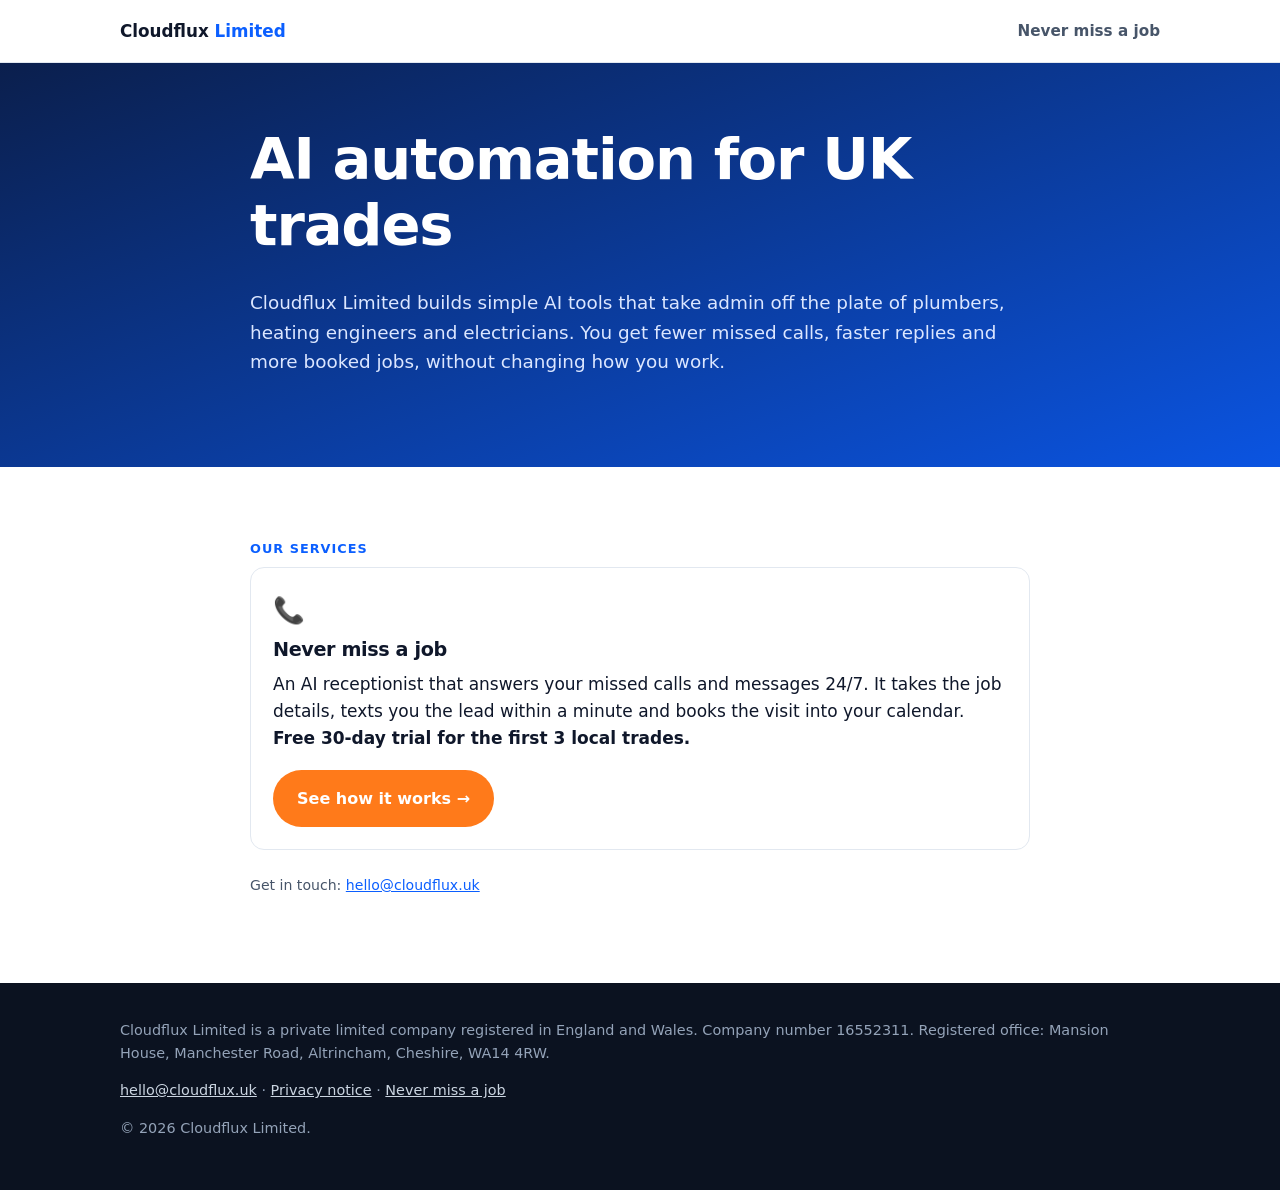
==== index.html @ 1d2ae63f "Publish the Cloudflux static site for GitHub Pages. Add the site files unchanged, plus CNAME for clo" ====
<!doctype html>
<html lang="en-GB">
<head>
<meta charset="utf-8"><meta name="viewport" content="width=device-width,initial-scale=1">
<title>Cloudflux Limited — AI automation for UK trades</title>
<meta name="description" content="Cloudflux Limited builds AI automation for UK tradespeople, starting with an AI receptionist that answers missed calls and books jobs.">
<link rel="stylesheet" href="/styles.css">
</head>
<body>
<!-- TODO: confirm hello@cloudflux.uk and privacy@cloudflux.uk mailboxes exist -->
<header class="top"><div class="wrap"><a class="logo" href="/">Cloudflux <span>Limited</span></a><nav><a href="/never-miss-a-job/">Never miss a job</a></nav></div></header>
<main>
<section class="hero"><div class="wrap" style="max-width:820px">
  <h1>AI automation for UK trades</h1>
  <p class="lead">Cloudflux Limited builds simple AI tools that take admin off the plate of plumbers, heating engineers and electricians. You get fewer missed calls, faster replies and more booked jobs, without changing how you work.</p>
</div></section>
<section><div class="wrap" style="max-width:820px">
  <p class="kicker">Our services</p>
  <a class="card" href="/never-miss-a-job/" style="display:block;text-decoration:none;color:inherit">
    <div class="ic">📞</div>
    <h3>Never miss a job</h3>
    <p>An AI receptionist that answers your missed calls and messages 24/7. It takes the job details, texts you the lead within a minute and books the visit into your calendar. <strong>Free 30-day trial for the first 3 local trades.</strong></p>
    <span class="btn btn-primary">See how it works →</span>
  </a>
  <p class="small" style="margin-top:24px">Get in touch: <a href="mailto:hello@cloudflux.uk">hello@cloudflux.uk</a></p>
</div></section>
</main>
<footer><div class="wrap">
  <p>Cloudflux Limited is a private limited company registered in England and Wales. Company number 16552311. Registered office: Mansion House, Manchester Road, Altrincham, Cheshire, WA14 4RW.</p>
  <p><a href="mailto:hello@cloudflux.uk">hello@cloudflux.uk</a> · <a href="/privacy.html">Privacy notice</a> · <a href="/never-miss-a-job/">Never miss a job</a></p>
  <p>© 2026 Cloudflux Limited.</p>
</div></footer>
</body></html>
---- styles.css ----
:root{--ink:#0f172a;--muted:#475569;--bg:#ffffff;--soft:#f1f5f9;--brand:#0b5fff;--brand-d:#0846c2;--accent:#ff7a1a;--ok:#16a34a;--line:#e2e8f0;--r:14px}
*{box-sizing:border-box}html{scroll-behavior:smooth}
body{margin:0;font-family:system-ui,-apple-system,"Segoe UI",Roboto,Helvetica,Arial,sans-serif;color:var(--ink);background:var(--bg);line-height:1.6;font-size:17px;-webkit-font-smoothing:antialiased}
img{max-width:100%}a{color:var(--brand)}
.wrap{max-width:1080px;margin:0 auto;padding:0 20px}
h1,h2,h3{line-height:1.15;margin:0 0 .5em;letter-spacing:-.02em}
h1{font-size:clamp(2.1rem,6vw,3.6rem)}h2{font-size:clamp(1.6rem,4vw,2.4rem)}h3{font-size:1.2rem}
p{margin:0 0 1em}.lead{font-size:1.15rem;color:var(--muted)}
.btn{display:inline-block;padding:14px 22px;border-radius:999px;font-weight:700;text-decoration:none;border:2px solid transparent;transition:.15s;cursor:pointer;font-size:1rem}
.btn-primary{background:var(--accent);color:#fff}.btn-primary:hover{background:#e8650a}
.btn-ghost{border-color:currentColor;color:var(--ink)}.btn-ghost:hover{background:var(--soft)}
header.top{position:sticky;top:0;z-index:10;background:rgba(255,255,255,.92);backdrop-filter:blur(8px);border-bottom:1px solid var(--line)}
header.top .wrap{display:flex;align-items:center;justify-content:space-between;height:62px}
.logo{font-weight:800;text-decoration:none;color:var(--ink);font-size:1.05rem}.logo span{color:var(--brand)}
nav a{margin-left:18px;text-decoration:none;color:var(--muted);font-weight:600;font-size:.95rem}
nav .hide-sm{display:none}@media(min-width:760px){nav .hide-sm{display:inline}}
.hero{background:linear-gradient(160deg,#0b1f4d 0%,#0b5fff 120%);color:#fff;padding:64px 0 72px}
.hero .lead{color:#dbe6ff}.hero .btn-ghost{color:#fff}.hero .btn-ghost:hover{background:rgba(255,255,255,.1)}
.badge{display:inline-block;background:rgba(255,255,255,.14);border:1px solid rgba(255,255,255,.3);padding:6px 12px;border-radius:999px;font-size:.85rem;font-weight:600;margin-bottom:18px}
.cta-row{display:flex;flex-wrap:wrap;gap:12px;margin:24px 0 12px}
.small{font-size:.88rem;color:var(--muted)}.hero .small{color:#b9cbff}
.hero-grid{display:grid;gap:36px;align-items:center}@media(min-width:900px){.hero-grid{grid-template-columns:1.15fr .85fr}}
.phone{background:#fff;color:var(--ink);border-radius:22px;padding:18px;box-shadow:0 20px 50px rgba(0,0,0,.3);max-width:380px;margin:0 auto;width:100%}
.phone .hd{font-size:.8rem;color:var(--muted);text-align:center;margin-bottom:10px}
.msg{padding:10px 13px;border-radius:14px;margin:8px 0;font-size:.92rem;max-width:88%}
.msg.ai{background:var(--soft)}.msg.me{background:var(--brand);color:#fff;margin-left:auto}
.msg.sum{background:#ecfdf3;border:1px solid #bbf7d0;max-width:100%;font-size:.85rem}
section{padding:72px 0}section.alt{background:var(--soft)}
.kicker{color:var(--brand);font-weight:800;text-transform:uppercase;font-size:.8rem;letter-spacing:.08em;margin-bottom:8px}
.grid{display:grid;gap:18px}@media(min-width:760px){.g3{grid-template-columns:repeat(3,1fr)}.g2{grid-template-columns:repeat(2,1fr)}}
.card{background:#fff;border:1px solid var(--line);border-radius:var(--r);padding:22px}
.card .ic{font-size:1.6rem;margin-bottom:8px}
.step{position:relative;padding-top:52px}.step .n{position:absolute;top:18px;left:22px;width:30px;height:30px;border-radius:50%;background:var(--brand);color:#fff;font-weight:800;display:grid;place-items:center}
ul.ticks{list-style:none;padding:0;margin:0}ul.ticks li{padding-left:28px;position:relative;margin:8px 0}
ul.ticks li:before{content:"✓";position:absolute;left:0;color:var(--ok);font-weight:900}
.alert{border-left:5px solid #dc2626;background:#fef2f2;padding:16px 18px;border-radius:10px}
.price{display:flex;flex-direction:column}.price.feat{border:2px solid var(--brand);box-shadow:0 12px 30px rgba(11,95,255,.15)}
.price .tag{align-self:flex-start;background:var(--brand);color:#fff;font-size:.75rem;font-weight:800;padding:4px 10px;border-radius:999px;margin-bottom:10px}
.amt{font-size:2.2rem;font-weight:800;letter-spacing:-.03em}.amt small{font-size:1rem;color:var(--muted);font-weight:600}
.setup{color:var(--muted);margin-bottom:14px}.price ul{flex:1}.price .btn{text-align:center;margin-top:16px}
.trial{background:#fff7ed;border:2px dashed var(--accent);border-radius:20px;padding:30px}
details{background:#fff;border:1px solid var(--line);border-radius:12px;padding:16px 18px;margin:10px 0}
summary{font-weight:700;cursor:pointer}details p{margin:.7em 0 0;color:var(--muted)}
form{display:grid;gap:14px}label{font-weight:600;font-size:.95rem}
input,select{width:100%;padding:13px;border:1px solid #cbd5e1;border-radius:10px;font:inherit;margin-top:4px;background:#fff}
input:focus,select:focus{outline:3px solid #bfd3ff;border-color:var(--brand)}
.check{display:flex;gap:10px;align-items:flex-start;font-weight:400}.check input{width:auto;margin-top:5px}
footer{background:#0b1220;color:#94a3b8;padding:36px 0;font-size:.9rem}footer a{color:#cbd5e1}
.todo{background:#fde68a;color:#78350f;padding:1px 6px;border-radius:4px;font-weight:700}
.legal h2{font-size:1.4rem;margin-top:1.6em}.legal table{border-collapse:collapse;width:100%;font-size:.92rem}
.legal th,.legal td{border:1px solid var(--line);padding:8px;text-align:left;vertical-align:top}
.banner{background:#fde68a;color:#78350f;padding:12px 16px;border-radius:10px;font-weight:600}
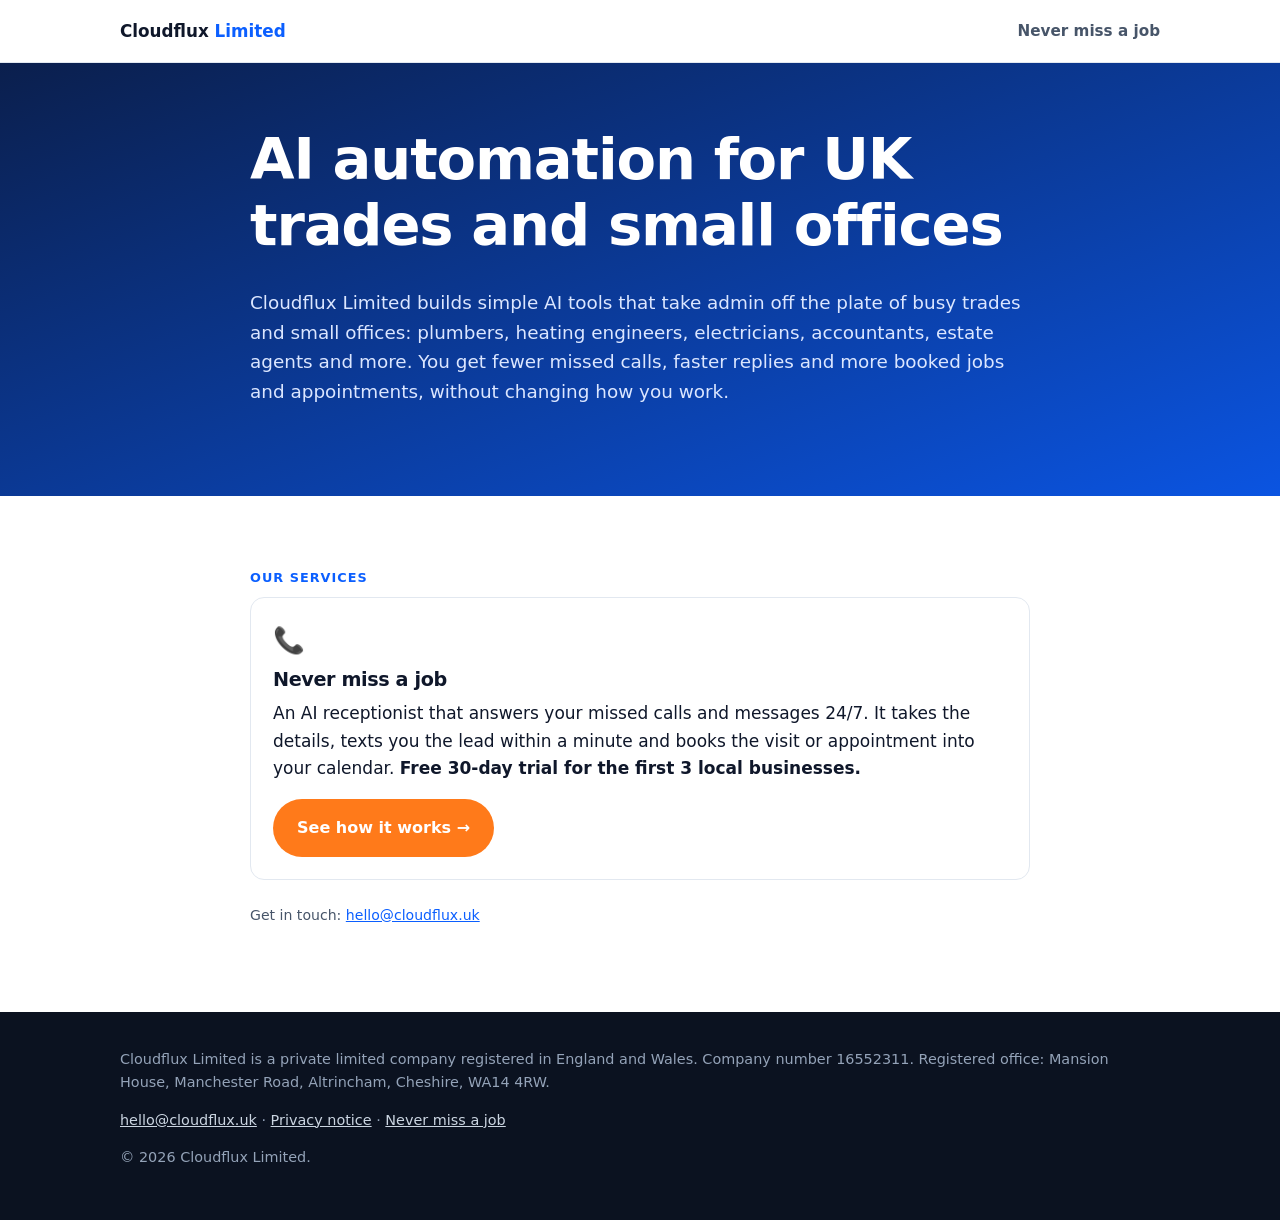
==== commit 48af4335: "Update the home page for trades and small offices. Mention small offices in the intro, heading, and " ====
--- a/index.html
+++ b/index.html
@@ -2,8 +2,8 @@
 <html lang="en-GB">
 <head>
 <meta charset="utf-8"><meta name="viewport" content="width=device-width,initial-scale=1">
-<title>Cloudflux Limited — AI automation for UK trades</title>
-<meta name="description" content="Cloudflux Limited builds AI automation for UK tradespeople, starting with an AI receptionist that answers missed calls and books jobs.">
+<title>Cloudflux Limited — AI automation for UK trades and small offices</title>
+<meta name="description" content="Cloudflux Limited builds AI automation for UK trades and small offices, starting with an AI receptionist that answers missed calls and books jobs and appointments.">
 <link rel="stylesheet" href="/styles.css">
 </head>
 <body>
@@ -11,15 +11,15 @@
 <header class="top"><div class="wrap"><a class="logo" href="/">Cloudflux <span>Limited</span></a><nav><a href="/never-miss-a-job/">Never miss a job</a></nav></div></header>
 <main>
 <section class="hero"><div class="wrap" style="max-width:820px">
-  <h1>AI automation for UK trades</h1>
-  <p class="lead">Cloudflux Limited builds simple AI tools that take admin off the plate of plumbers, heating engineers and electricians. You get fewer missed calls, faster replies and more booked jobs, without changing how you work.</p>
+  <h1>AI automation for UK trades and small offices</h1>
+  <p class="lead">Cloudflux Limited builds simple AI tools that take admin off the plate of busy trades and small offices: plumbers, heating engineers, electricians, accountants, estate agents and more. You get fewer missed calls, faster replies and more booked jobs and appointments, without changing how you work.</p>
 </div></section>
 <section><div class="wrap" style="max-width:820px">
   <p class="kicker">Our services</p>
   <a class="card" href="/never-miss-a-job/" style="display:block;text-decoration:none;color:inherit">
     <div class="ic">📞</div>
     <h3>Never miss a job</h3>
-    <p>An AI receptionist that answers your missed calls and messages 24/7. It takes the job details, texts you the lead within a minute and books the visit into your calendar. <strong>Free 30-day trial for the first 3 local trades.</strong></p>
+    <p>An AI receptionist that answers your missed calls and messages 24/7. It takes the details, texts you the lead within a minute and books the visit or appointment into your calendar. <strong>Free 30-day trial for the first 3 local businesses.</strong></p>
     <span class="btn btn-primary">See how it works →</span>
   </a>
   <p class="small" style="margin-top:24px">Get in touch: <a href="mailto:hello@cloudflux.uk">hello@cloudflux.uk</a></p>
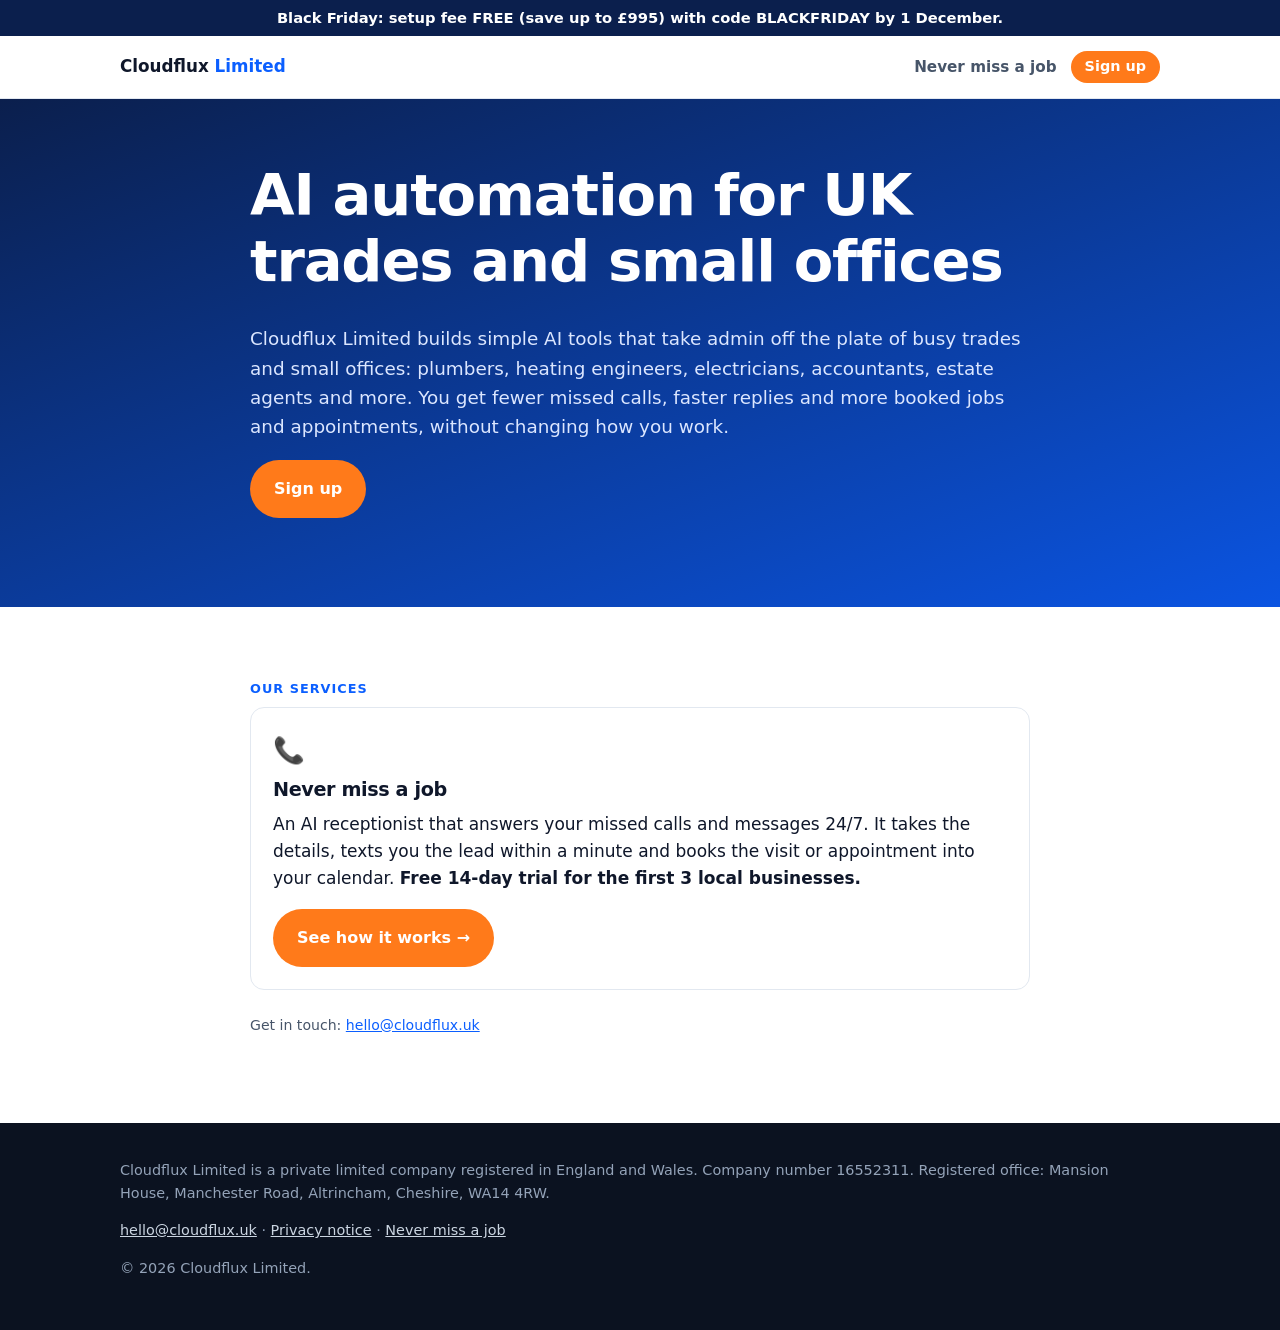
==== commit cb292377: "Make the 14-day trial and sign-up easy to find. Add a sticky sign-up button, Black Friday setup-fee " ====
--- a/index.html
+++ b/index.html
@@ -8,18 +8,21 @@
 </head>
 <body>
 <!-- TODO: confirm hello@cloudflux.uk and privacy@cloudflux.uk mailboxes exist -->
-<header class="top"><div class="wrap"><a class="logo" href="/">Cloudflux <span>Limited</span></a><nav><a href="/never-miss-a-job/">Never miss a job</a></nav></div></header>
+<!-- Black Friday banner: delete this element after 1 Dec 2026 -->
+<a class="bf-banner" href="/never-miss-a-job/signup/?promo=BLACKFRIDAY">Black Friday: setup fee FREE (save up to £995) with code BLACKFRIDAY by 1 December.</a>
+<header class="top"><div class="wrap"><a class="logo" href="/">Cloudflux <span>Limited</span></a><nav><a class="hide-sm" href="/never-miss-a-job/">Never miss a job</a><a class="nav-cta" href="/never-miss-a-job/signup/">Sign up</a></nav></div></header>
 <main>
 <section class="hero"><div class="wrap" style="max-width:820px">
   <h1>AI automation for UK trades and small offices</h1>
   <p class="lead">Cloudflux Limited builds simple AI tools that take admin off the plate of busy trades and small offices: plumbers, heating engineers, electricians, accountants, estate agents and more. You get fewer missed calls, faster replies and more booked jobs and appointments, without changing how you work.</p>
+  <p><a class="btn btn-primary" href="/never-miss-a-job/signup/">Sign up</a></p>
 </div></section>
 <section><div class="wrap" style="max-width:820px">
   <p class="kicker">Our services</p>
   <a class="card" href="/never-miss-a-job/" style="display:block;text-decoration:none;color:inherit">
     <div class="ic">📞</div>
     <h3>Never miss a job</h3>
-    <p>An AI receptionist that answers your missed calls and messages 24/7. It takes the details, texts you the lead within a minute and books the visit or appointment into your calendar. <strong>Free 30-day trial for the first 3 local businesses.</strong></p>
+    <p>An AI receptionist that answers your missed calls and messages 24/7. It takes the details, texts you the lead within a minute and books the visit or appointment into your calendar. <strong>Free 14-day trial for the first 3 local businesses.</strong></p>
     <span class="btn btn-primary">See how it works →</span>
   </a>
   <p class="small" style="margin-top:24px">Get in touch: <a href="mailto:hello@cloudflux.uk">hello@cloudflux.uk</a></p>
--- a/styles.css
+++ b/styles.css
@@ -13,7 +13,12 @@
 header.top .wrap{display:flex;align-items:center;justify-content:space-between;height:62px}
 .logo{font-weight:800;text-decoration:none;color:var(--ink);font-size:1.05rem}.logo span{color:var(--brand)}
 nav a{margin-left:18px;text-decoration:none;color:var(--muted);font-weight:600;font-size:.95rem}
+nav a.nav-cta{display:inline-block;margin-left:14px;padding:7px 14px;border-radius:999px;background:var(--accent);color:#fff;font-size:.9rem;line-height:1.2;vertical-align:middle}
+nav a.nav-cta:hover{background:#e8650a;color:#fff}
 nav .hide-sm{display:none}@media(min-width:760px){nav .hide-sm{display:inline}}
+/* Black Friday banner: delete .bf-banner with the banner element after 1 Dec 2026 */
+.bf-banner{display:block;background:#0b1f4d;color:#fff;text-align:center;text-decoration:none;font-weight:700;font-size:.92rem;line-height:1.35;padding:8px 16px}
+.bf-banner:hover{background:#12306e}
 .hero{background:linear-gradient(160deg,#0b1f4d 0%,#0b5fff 120%);color:#fff;padding:64px 0 72px}
 .hero .lead{color:#dbe6ff}.hero .btn-ghost{color:#fff}.hero .btn-ghost:hover{background:rgba(255,255,255,.1)}
 .badge{display:inline-block;background:rgba(255,255,255,.14);border:1px solid rgba(255,255,255,.3);padding:6px 12px;border-radius:999px;font-size:.85rem;font-weight:600;margin-bottom:18px}
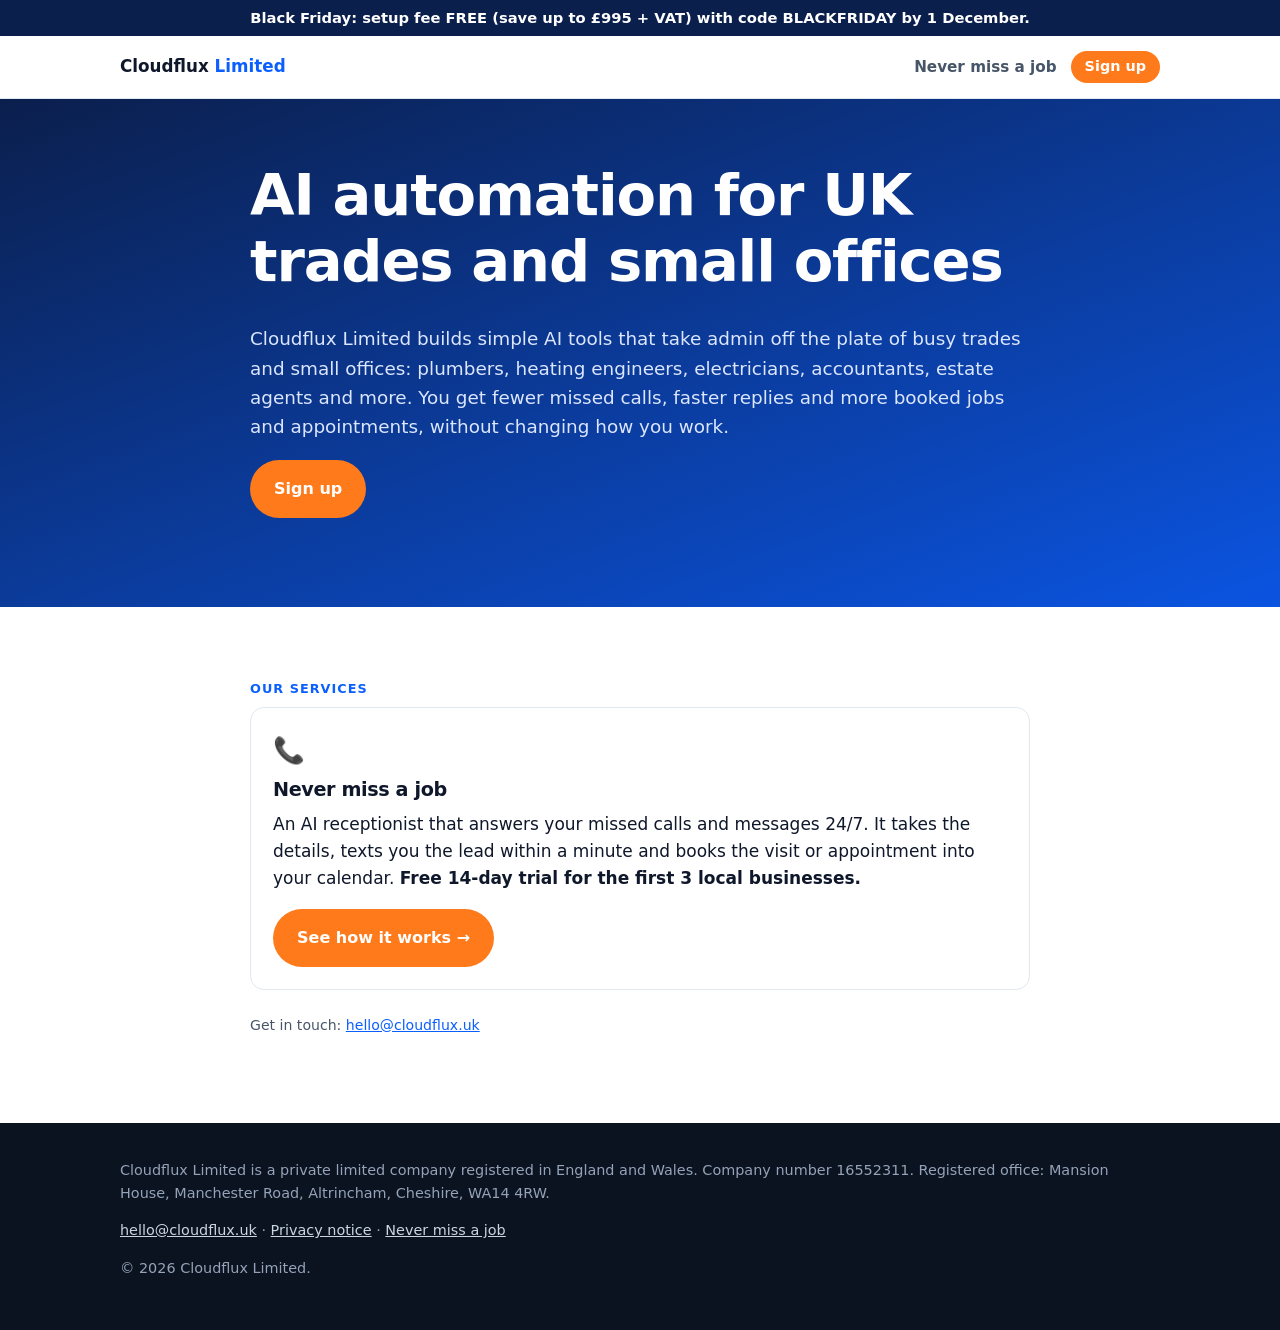
==== commit f3e4044d: "Show prices ex-VAT and send sign-up on to Stripe. Mark monthly and setup prices as plus VAT, take ca" ====
--- a/index.html
+++ b/index.html
@@ -9,7 +9,7 @@
 <body>
 <!-- TODO: confirm hello@cloudflux.uk and privacy@cloudflux.uk mailboxes exist -->
 <!-- Black Friday banner: delete this element after 1 Dec 2026 -->
-<a class="bf-banner" href="/never-miss-a-job/signup/?promo=BLACKFRIDAY">Black Friday: setup fee FREE (save up to £995) with code BLACKFRIDAY by 1 December.</a>
+<a class="bf-banner" href="/never-miss-a-job/signup/?promo=BLACKFRIDAY">Black Friday: setup fee FREE (save up to £995 + VAT) with code BLACKFRIDAY by 1 December.</a>
 <header class="top"><div class="wrap"><a class="logo" href="/">Cloudflux <span>Limited</span></a><nav><a class="hide-sm" href="/never-miss-a-job/">Never miss a job</a><a class="nav-cta" href="/never-miss-a-job/signup/">Sign up</a></nav></div></header>
 <main>
 <section class="hero"><div class="wrap" style="max-width:820px">
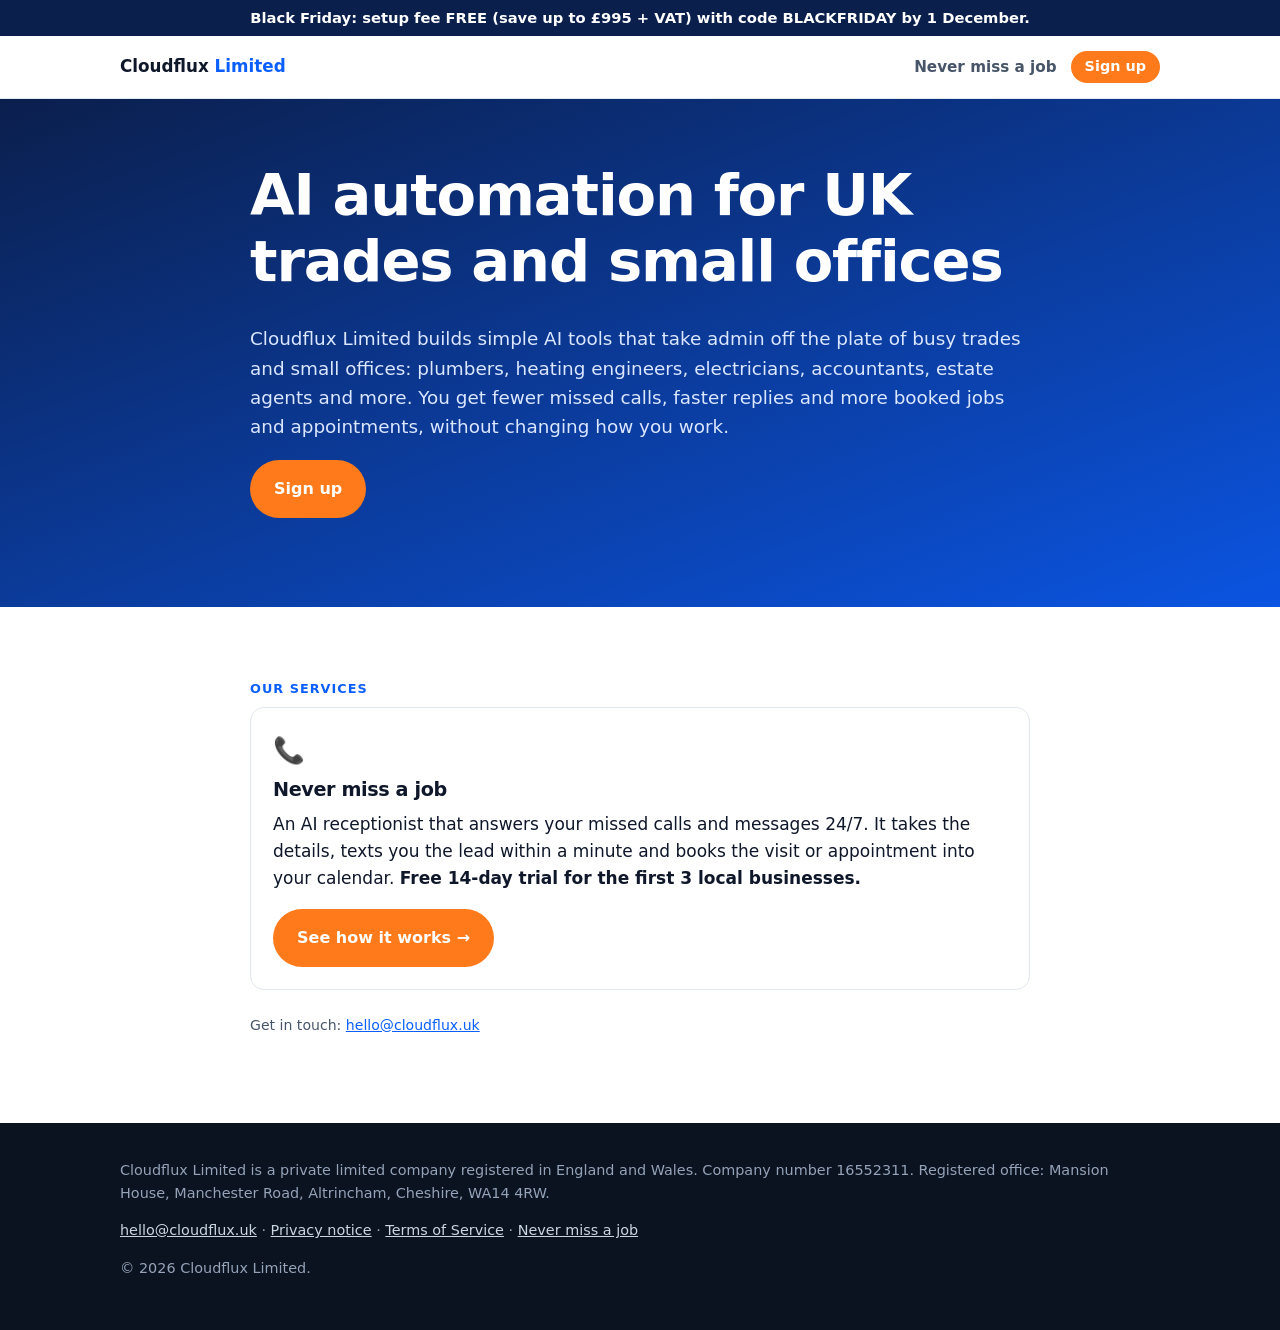
==== commit 37855602: "Add Terms of Service and link them from the site. Publish plain-English business terms for Never mis" ====
--- a/index.html
+++ b/index.html
@@ -10,12 +10,12 @@
 <!-- TODO: confirm hello@cloudflux.uk and privacy@cloudflux.uk mailboxes exist -->
 <!-- Black Friday banner: delete this element after 1 Dec 2026 -->
 <a class="bf-banner" href="/never-miss-a-job/signup/?promo=BLACKFRIDAY">Black Friday: setup fee FREE (save up to £995 + VAT) with code BLACKFRIDAY by 1 December.</a>
-<header class="top"><div class="wrap"><a class="logo" href="/">Cloudflux <span>Limited</span></a><nav><a class="hide-sm" href="/never-miss-a-job/">Never miss a job</a><a class="nav-cta" href="/never-miss-a-job/signup/">Sign up</a></nav></div></header>
+<header class="top"><div class="wrap"><a class="logo" href="/">Cloudflux <span>Limited</span></a><nav><a class="hide-sm" href="/never-miss-a-job/">Never miss a job</a><a class="nav-cta" href="/never-miss-a-job/signup/?promo=BLACKFRIDAY">Sign up</a></nav></div></header>
 <main>
 <section class="hero"><div class="wrap" style="max-width:820px">
   <h1>AI automation for UK trades and small offices</h1>
   <p class="lead">Cloudflux Limited builds simple AI tools that take admin off the plate of busy trades and small offices: plumbers, heating engineers, electricians, accountants, estate agents and more. You get fewer missed calls, faster replies and more booked jobs and appointments, without changing how you work.</p>
-  <p><a class="btn btn-primary" href="/never-miss-a-job/signup/">Sign up</a></p>
+  <p><a class="btn btn-primary" href="/never-miss-a-job/signup/?promo=BLACKFRIDAY">Sign up</a></p>
 </div></section>
 <section><div class="wrap" style="max-width:820px">
   <p class="kicker">Our services</p>
@@ -30,7 +30,7 @@
 </main>
 <footer><div class="wrap">
   <p>Cloudflux Limited is a private limited company registered in England and Wales. Company number 16552311. Registered office: Mansion House, Manchester Road, Altrincham, Cheshire, WA14 4RW.</p>
-  <p><a href="mailto:hello@cloudflux.uk">hello@cloudflux.uk</a> · <a href="/privacy.html">Privacy notice</a> · <a href="/never-miss-a-job/">Never miss a job</a></p>
+  <p><a href="mailto:hello@cloudflux.uk">hello@cloudflux.uk</a> · <a href="/privacy.html">Privacy notice</a> · <a href="/terms.html">Terms of Service</a> · <a href="/never-miss-a-job/">Never miss a job</a></p>
   <p>© 2026 Cloudflux Limited.</p>
 </div></footer>
 </body></html>
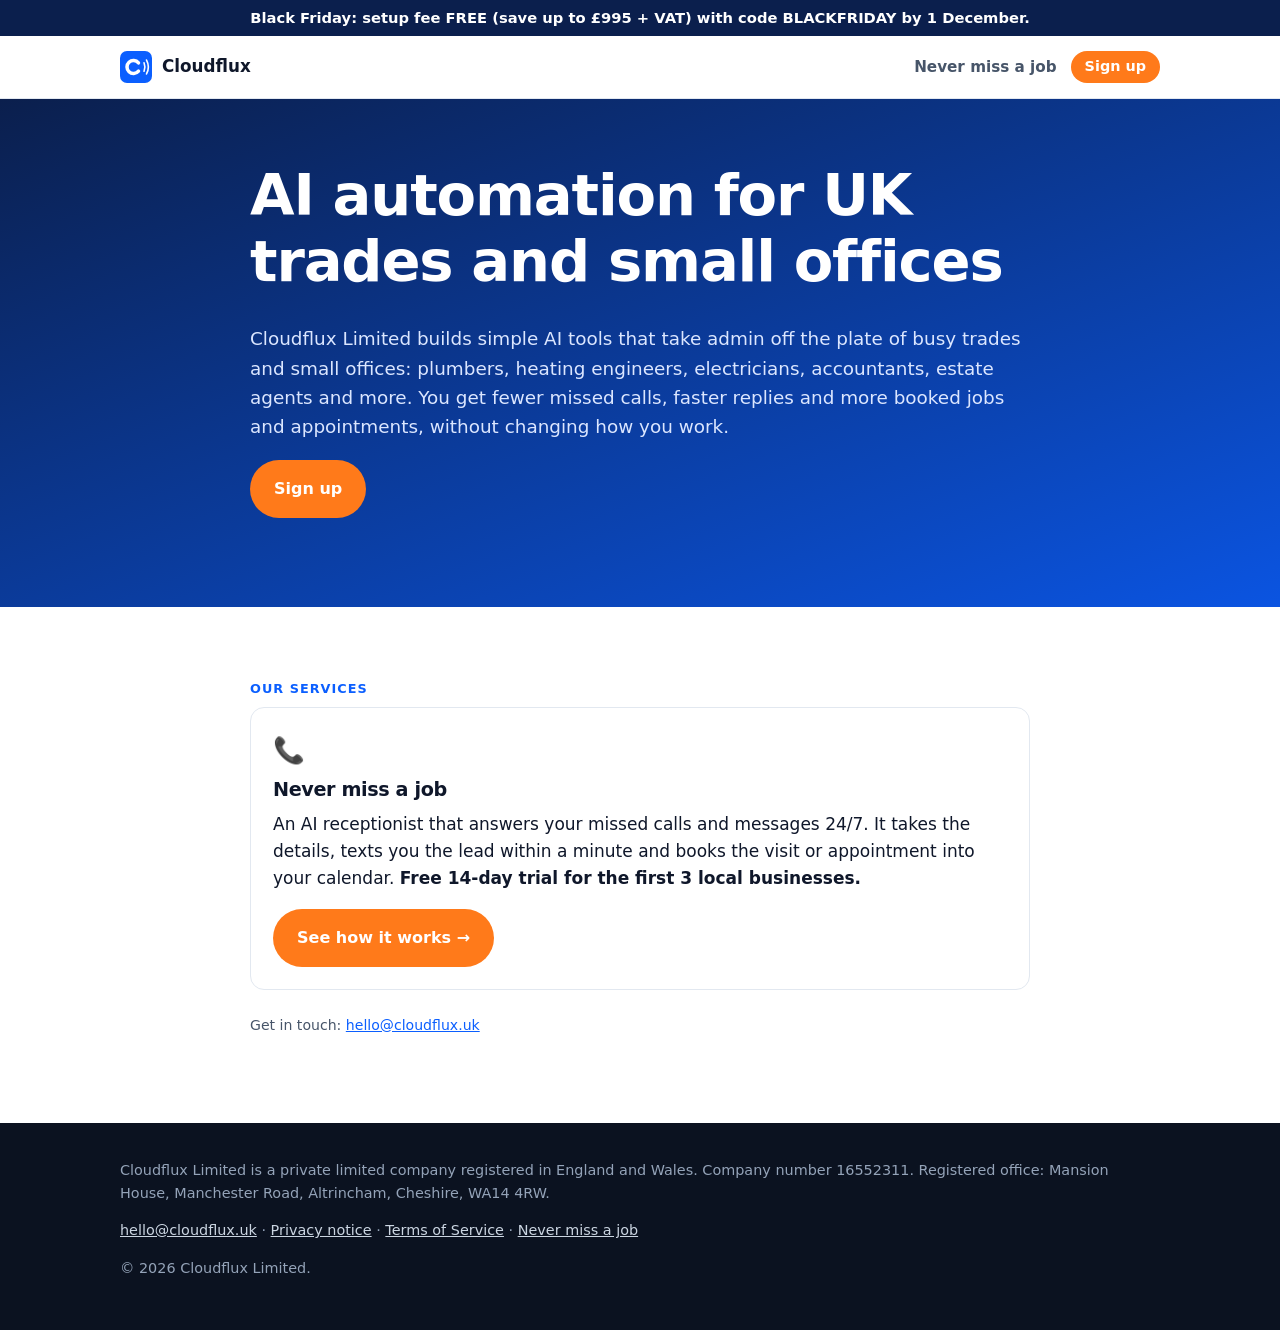
==== commit 4d0481aa: "Add the Cloudflux icon to headers and link previews. Use the mark as the favicon and beside the head" ====
--- a/index.html
+++ b/index.html
@@ -4,13 +4,20 @@
 <meta charset="utf-8"><meta name="viewport" content="width=device-width,initial-scale=1">
 <title>Cloudflux Limited — AI automation for UK trades and small offices</title>
 <meta name="description" content="Cloudflux Limited builds AI automation for UK trades and small offices, starting with an AI receptionist that answers missed calls and books jobs and appointments.">
+<meta property="og:title" content="Cloudflux Limited — AI automation for UK trades and small offices">
+<meta property="og:description" content="Cloudflux Limited builds AI automation for UK trades and small offices, starting with an AI receptionist that answers missed calls and books jobs and appointments.">
+<meta property="og:url" content="https://cloudflux.uk/">
+<meta property="og:image" content="https://cloudflux.uk/assets/og-card.png">
+<meta name="twitter:card" content="summary_large_image">
+<link rel="icon" type="image/svg+xml" href="/assets/icon.svg">
+<link rel="apple-touch-icon" href="/assets/apple-touch-icon.png">
 <link rel="stylesheet" href="/styles.css">
 </head>
 <body>
 <!-- TODO: confirm hello@cloudflux.uk and privacy@cloudflux.uk mailboxes exist -->
 <!-- Black Friday banner: delete this element after 1 Dec 2026 -->
 <a class="bf-banner" href="/never-miss-a-job/signup/?promo=BLACKFRIDAY">Black Friday: setup fee FREE (save up to £995 + VAT) with code BLACKFRIDAY by 1 December.</a>
-<header class="top"><div class="wrap"><a class="logo" href="/">Cloudflux <span>Limited</span></a><nav><a class="hide-sm" href="/never-miss-a-job/">Never miss a job</a><a class="nav-cta" href="/never-miss-a-job/signup/?promo=BLACKFRIDAY">Sign up</a></nav></div></header>
+<header class="top"><div class="wrap"><a class="logo" href="/"><img src="/assets/icon.svg" alt="" width="32" height="32">Cloudflux</a><nav><a class="hide-sm" href="/never-miss-a-job/">Never miss a job</a><a class="nav-cta" href="/never-miss-a-job/signup/?promo=BLACKFRIDAY">Sign up</a></nav></div></header>
 <main>
 <section class="hero"><div class="wrap" style="max-width:820px">
   <h1>AI automation for UK trades and small offices</h1>
--- a/styles.css
+++ b/styles.css
@@ -11,7 +11,9 @@
 .btn-ghost{border-color:currentColor;color:var(--ink)}.btn-ghost:hover{background:var(--soft)}
 header.top{position:sticky;top:0;z-index:10;background:rgba(255,255,255,.92);backdrop-filter:blur(8px);border-bottom:1px solid var(--line)}
 header.top .wrap{display:flex;align-items:center;justify-content:space-between;height:62px}
-.logo{font-weight:800;text-decoration:none;color:var(--ink);font-size:1.05rem}.logo span{color:var(--brand)}
+.logo{display:inline-flex;align-items:center;gap:10px;font-family:Inter,system-ui,-apple-system,"Segoe UI",Roboto,Helvetica,Arial,sans-serif;font-weight:800;text-decoration:none;color:#0f172a;font-size:1.05rem;line-height:1}
+.logo img{width:32px;height:32px;display:block;flex:none}
+.logo span{color:var(--brand)}
 nav a{margin-left:18px;text-decoration:none;color:var(--muted);font-weight:600;font-size:.95rem}
 nav a.nav-cta{display:inline-block;margin-left:14px;padding:7px 14px;border-radius:999px;background:var(--accent);color:#fff;font-size:.9rem;line-height:1.2;vertical-align:middle}
 nav a.nav-cta:hover{background:#e8650a;color:#fff}
